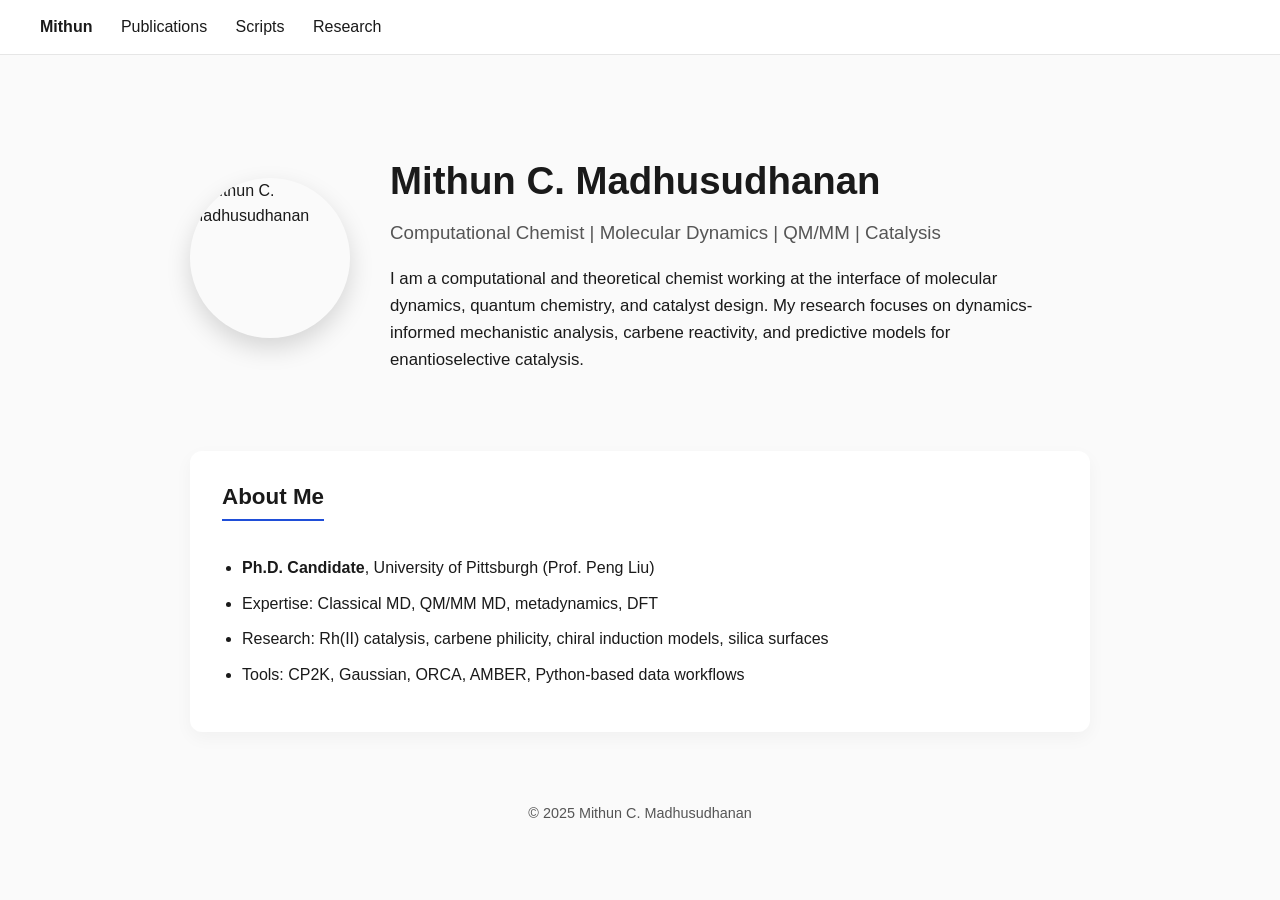
==== index.html @ 410fc74f "Update index.html" ====
<!DOCTYPE html>
<html lang="en">
<head>
  <title>Mithun C. Madhusudhanan | Computational Chemistry</title>
  <meta charset="UTF-8">
  <meta name="viewport" content="width=device-width, initial-scale=1">

  <style>
    :root {
      --accent: #1f4ed8;
      --text: #1a1a1a;
      --muted: #555;
      --bg: #fafafa;
      --card: #ffffff;
    }

    body {
      margin: 0;
      font-family: -apple-system, BlinkMacSystemFont, "Segoe UI",
                   Roboto, Helvetica, Arial, sans-serif;
      background: var(--bg);
      color: var(--text);
      line-height: 1.6;
      overflow-x: hidden;
    }

    /* NAV BAR */
    .navbar {
      position: sticky;
      top: 0;
      background: white;
      padding: 14px 40px;
      border-bottom: 1px solid #e6e6e6;
      z-index: 100;
    }

    .navbar a {
      margin-right: 24px;
      text-decoration: none;
      font-weight: 500;
      color: var(--text);
    }

    .navbar a:hover {
      color: var(--accent);
    }

    /* MAIN CONTAINER */
    .container {
      max-width: 900px;
      margin: 70px auto;
      padding: 0 24px;
      position: relative;
    }

    /* HERO */
    .hero {
      display: flex;
      align-items: center;
      gap: 40px;
      margin-bottom: 60px;
      flex-wrap: wrap;
      position: relative;
    }

    /* LIGHT MOLECULE BACKGROUND */
    .hero::after {
      content: "";
      position: absolute;
      top: -100px;
      right: -160px;
      width: 520px;
      height: 520px;
      background: url("assets/rh2_molecule.svg") no-repeat center;
      background-size: contain;
      opacity: 0.045;
      z-index: -1;
      transform: rotate(-15deg);
      pointer-events: none;
    }

    /* PROFILE PHOTO */
    .profile-pic {
      width: 160px;
      height: 160px;
      border-radius: 50%;
      object-fit: cover;
      box-shadow: 0 10px 25px rgba(0,0,0,0.15);
      flex-shrink: 0;
    }

    .hero-text {
      max-width: 650px;
    }

    .hero h1 {
      font-size: 2.4rem;
      margin-bottom: 6px;
    }

    .hero h3 {
      font-weight: 400;
      color: var(--muted);
      margin-top: 0;
    }

    .hero p {
      font-size: 1.05rem;
      margin-top: 18px;
    }

    /* SECTIONS */
    section {
      background: var(--card);
      padding: 28px 32px;
      border-radius: 12px;
      margin-bottom: 34px;
      box-shadow: 0 6px 18px rgba(0,0,0,0.04);
    }

    section h2 {
      margin-top: 0;
      font-size: 1.4rem;
      border-bottom: 2px solid var(--accent);
      display: inline-block;
      padding-bottom: 4px;
    }

    ul {
      padding-left: 20px;
    }

    li {
      margin-bottom: 10px;
    }

    /* FOOTER */
    footer {
      text-align: center;
      font-size: 0.9rem;
      color: var(--muted);
      margin: 60px 0 30px;
    }

    /* MOBILE */
    @media (max-width: 640px) {
      .hero {
        justify-content: center;
        text-align: center;
      }

      .hero::after {
        display: none;
      }
    }
  </style>
</head>

<body>

  <!-- NAV BAR -->
  <div class="navbar">
    <a href="index.html"><strong>Mithun</strong></a>
    <a href="publications.html">Publications</a>
    <a href="scripts.html">Scripts</a>
    <a href="research.html">Research</a>
  </div>

  <div class="container">

    <!-- HERO -->
    <div class="hero">

      <!-- PROFILE PHOTO -->
      <img src="assets/mithun.jpg" alt="Mithun C. Madhusudhanan" class="profile-pic">

      <div class="hero-text">
        <h1>Mithun C. Madhusudhanan</h1>
        <h3>Computational Chemist | Molecular Dynamics | QM/MM | Catalysis</h3>

        <p>
          I am a computational and theoretical chemist working at the interface of
          molecular dynamics, quantum chemistry, and catalyst design. My research
          focuses on dynamics-informed mechanistic analysis, carbene reactivity,
          and predictive models for enantioselective catalysis.
        </p>
      </div>

    </div>

    <!-- ABOUT -->
    <section>
      <h2>About Me</h2>
      <ul>
        <li><strong>Ph.D. Candidate</strong>, University of Pittsburgh (Prof. Peng Liu)</li>
        <li>Expertise: Classical MD, QM/MM MD, metadynamics, DFT</li>
        <li>Research: Rh(II) catalysis, carbene philicity, chiral induction models, silica surfaces</li>
        <li>Tools: CP2K, Gaussian, ORCA, AMBER, Python-based data workflows</li>
      </ul>
    </section>

  </div>

  <footer>
    © 2025 Mithun C. Madhusudhanan
  </footer>

</body>
</html>
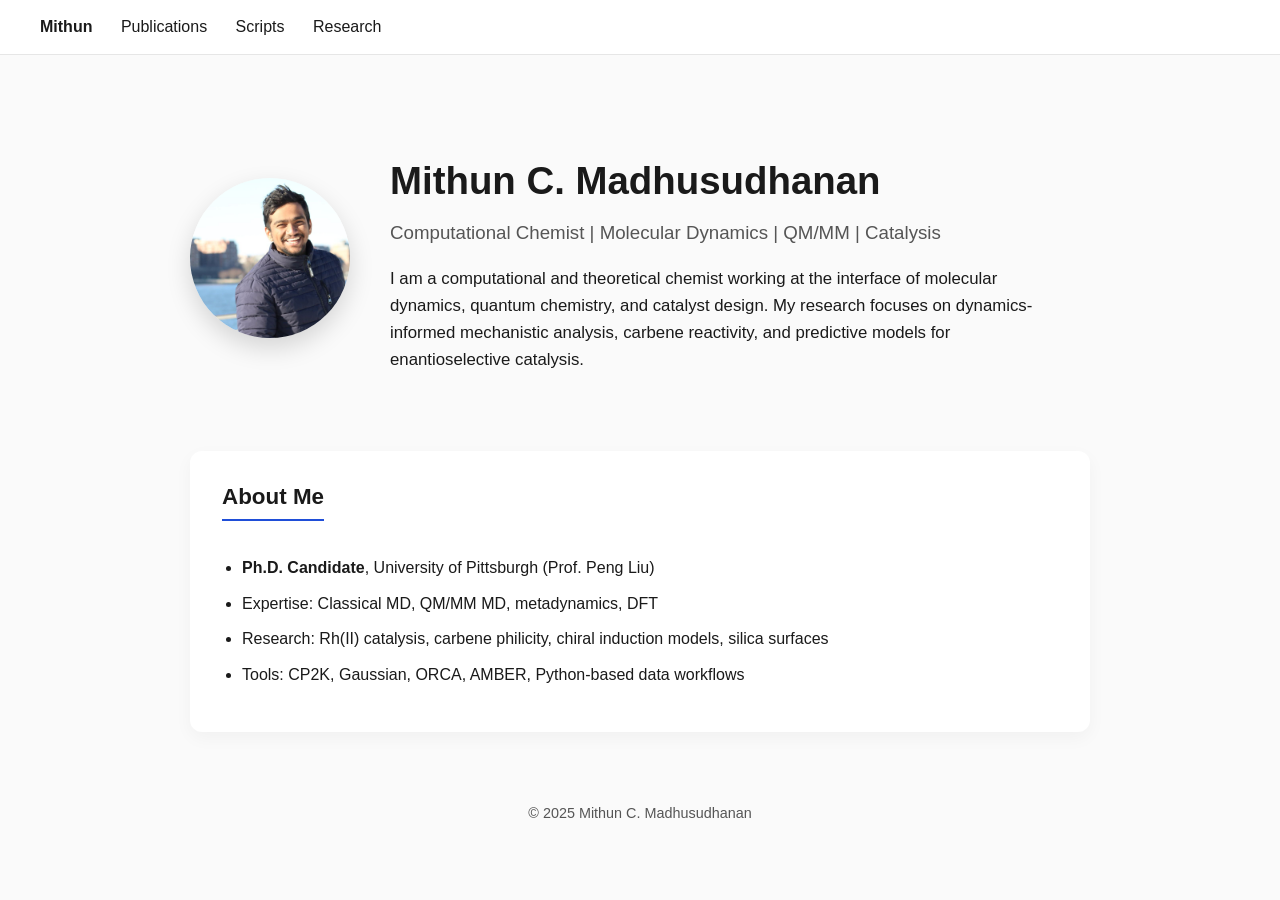
==== commit dd5524c5: "Update index.html" ====
--- a/index.html
+++ b/index.html
@@ -172,7 +172,7 @@
     <div class="hero">
 
       <!-- PROFILE PHOTO -->
-      <img src="assets/mithun.jpg" alt="Mithun C. Madhusudhanan" class="profile-pic">
+      <img src="assets/Profile_pic.jpg" alt="Mithun C. Madhusudhanan" class="profile-pic">
 
       <div class="hero-text">
         <h1>Mithun C. Madhusudhanan</h1>
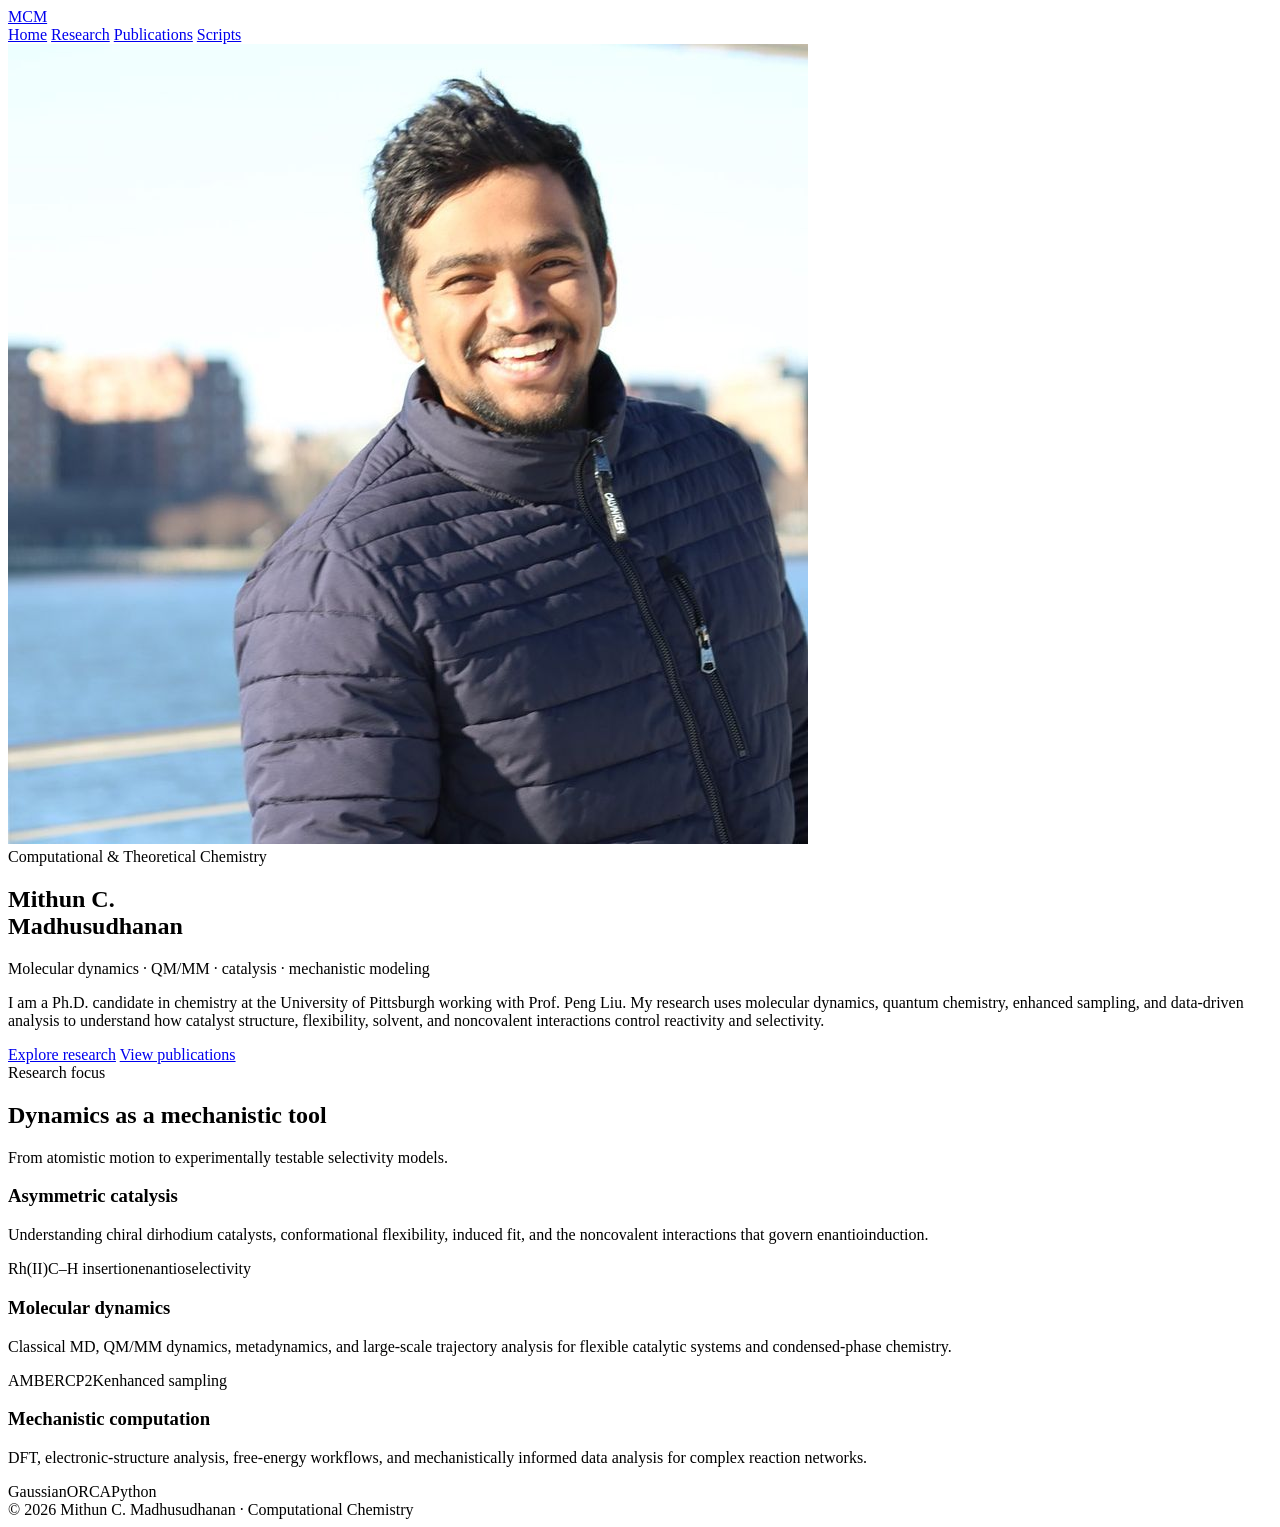
==== commit fd745419: "Update index.html" ====
--- a/index.html
+++ b/index.html
@@ -1,209 +1,76 @@
-<!DOCTYPE html>
+<!doctype html>
 <html lang="en">
 <head>
+  <meta charset="utf-8">
+  <meta name="viewport" content="width=device-width, initial-scale=1">
+  <meta name="description" content="Mithun C. Madhusudhanan — computational chemist working on molecular dynamics, QM/MM, catalysis, and mechanistic modeling.">
   <title>Mithun C. Madhusudhanan | Computational Chemistry</title>
-  <meta charset="UTF-8">
-  <meta name="viewport" content="width=device-width, initial-scale=1">
-
-  <style>
-    :root {
-      --accent: #1f4ed8;
-      --text: #1a1a1a;
-      --muted: #555;
-      --bg: #fafafa;
-      --card: #ffffff;
-    }
-
-    body {
-      margin: 0;
-      font-family: -apple-system, BlinkMacSystemFont, "Segoe UI",
-                   Roboto, Helvetica, Arial, sans-serif;
-      background: var(--bg);
-      color: var(--text);
-      line-height: 1.6;
-      overflow-x: hidden;
-    }
-
-    /* NAV BAR */
-    .navbar {
-      position: sticky;
-      top: 0;
-      background: white;
-      padding: 14px 40px;
-      border-bottom: 1px solid #e6e6e6;
-      z-index: 100;
-    }
-
-    .navbar a {
-      margin-right: 24px;
-      text-decoration: none;
-      font-weight: 500;
-      color: var(--text);
-    }
-
-    .navbar a:hover {
-      color: var(--accent);
-    }
-
-    /* MAIN CONTAINER */
-    .container {
-      max-width: 900px;
-      margin: 70px auto;
-      padding: 0 24px;
-      position: relative;
-    }
-
-    /* HERO */
-    .hero {
-      display: flex;
-      align-items: center;
-      gap: 40px;
-      margin-bottom: 60px;
-      flex-wrap: wrap;
-      position: relative;
-    }
-
-    /* LIGHT MOLECULE BACKGROUND */
-    .hero::after {
-      content: "";
-      position: absolute;
-      top: -100px;
-      right: -160px;
-      width: 520px;
-      height: 520px;
-      background: url("assets/rh2_molecule.svg") no-repeat center;
-      background-size: contain;
-      opacity: 0.045;
-      z-index: -1;
-      transform: rotate(-15deg);
-      pointer-events: none;
-    }
-
-    /* PROFILE PHOTO */
-    .profile-pic {
-      width: 160px;
-      height: 160px;
-      border-radius: 50%;
-      object-fit: cover;
-      box-shadow: 0 10px 25px rgba(0,0,0,0.15);
-      flex-shrink: 0;
-    }
-
-    .hero-text {
-      max-width: 650px;
-    }
-
-    .hero h1 {
-      font-size: 2.4rem;
-      margin-bottom: 6px;
-    }
-
-    .hero h3 {
-      font-weight: 400;
-      color: var(--muted);
-      margin-top: 0;
-    }
-
-    .hero p {
-      font-size: 1.05rem;
-      margin-top: 18px;
-    }
-
-    /* SECTIONS */
-    section {
-      background: var(--card);
-      padding: 28px 32px;
-      border-radius: 12px;
-      margin-bottom: 34px;
-      box-shadow: 0 6px 18px rgba(0,0,0,0.04);
-    }
-
-    section h2 {
-      margin-top: 0;
-      font-size: 1.4rem;
-      border-bottom: 2px solid var(--accent);
-      display: inline-block;
-      padding-bottom: 4px;
-    }
-
-    ul {
-      padding-left: 20px;
-    }
-
-    li {
-      margin-bottom: 10px;
-    }
-
-    /* FOOTER */
-    footer {
-      text-align: center;
-      font-size: 0.9rem;
-      color: var(--muted);
-      margin: 60px 0 30px;
-    }
-
-    /* MOBILE */
-    @media (max-width: 640px) {
-      .hero {
-        justify-content: center;
-        text-align: center;
-      }
-
-      .hero::after {
-        display: none;
-      }
-    }
-  </style>
+  <link rel="stylesheet" href="styles.css">
 </head>
-
 <body>
 
-  <!-- NAV BAR -->
-  <div class="navbar">
-    <a href="index.html"><strong>Mithun</strong></a>
-    <a href="publications.html">Publications</a>
-    <a href="scripts.html">Scripts</a>
-    <a href="research.html">Research</a>
+<div class="navbar">
+  <div class="nav-inner">
+    <a class="brand" href="index.html">MCM</a>
+    <nav class="nav-links">
+      <a href="index.html">Home</a>
+      <a href="research.html">Research</a>
+      <a href="publications.html">Publications</a>
+      <a href="scripts.html">Scripts</a>
+    </nav>
   </div>
+</div>
 
-  <div class="container">
+<main class="container">
+  <section class="hero">
+    <div class="profile-wrap">
+      <img class="profile-pic" src="assets/Profile_pic.jpg" alt="Mithun C. Madhusudhanan">
+    </div>
+    <div>
+      <div class="eyebrow">Computational & Theoretical Chemistry</div>
+      <h1>Mithun C.<br>Madhusudhanan</h1>
+      <p class="tagline">Molecular dynamics · QM/MM · catalysis · mechanistic modeling</p>
+      <p class="summary">
+        I am a Ph.D. candidate in chemistry at the University of Pittsburgh working with Prof. Peng Liu.
+        My research uses molecular dynamics, quantum chemistry, enhanced sampling, and data-driven analysis
+        to understand how catalyst structure, flexibility, solvent, and noncovalent interactions control reactivity and selectivity.
+      </p>
+      <div class="actions">
+        <a class="button primary" href="research.html">Explore research</a>
+        <a class="button" href="publications.html">View publications</a>
+      </div>
+    </div>
+  </section>
 
-    <!-- HERO -->
-    <div class="hero">
-
-      <!-- PROFILE PHOTO -->
-      <img src="assets/Profile_pic.jpg" alt="Mithun C. Madhusudhanan" class="profile-pic">
-
-      <div class="hero-text">
-        <h1>Mithun C. Madhusudhanan</h1>
-        <h3>Computational Chemist | Molecular Dynamics | QM/MM | Catalysis</h3>
-
-        <p>
-          I am a computational and theoretical chemist working at the interface of
-          molecular dynamics, quantum chemistry, and catalyst design. My research
-          focuses on dynamics-informed mechanistic analysis, carbene reactivity,
-          and predictive models for enantioselective catalysis.
-        </p>
+  <section class="section">
+    <div class="section-head">
+      <div>
+        <div class="eyebrow">Research focus</div>
+        <h2>Dynamics as a mechanistic tool</h2>
       </div>
-
+      <p class="section-note">From atomistic motion to experimentally testable selectivity models.</p>
     </div>
 
-    <!-- ABOUT -->
-    <section>
-      <h2>About Me</h2>
-      <ul>
-        <li><strong>Ph.D. Candidate</strong>, University of Pittsburgh (Prof. Peng Liu)</li>
-        <li>Expertise: Classical MD, QM/MM MD, metadynamics, DFT</li>
-        <li>Research: Rh(II) catalysis, carbene philicity, chiral induction models, silica surfaces</li>
-        <li>Tools: CP2K, Gaussian, ORCA, AMBER, Python-based data workflows</li>
-      </ul>
-    </section>
+    <div class="grid">
+      <article class="card">
+        <h3>Asymmetric catalysis</h3>
+        <p>Understanding chiral dirhodium catalysts, conformational flexibility, induced fit, and the noncovalent interactions that govern enantioinduction.</p>
+        <div class="pill-row"><span class="pill">Rh(II)</span><span class="pill">C–H insertion</span><span class="pill">enantioselectivity</span></div>
+      </article>
+      <article class="card">
+        <h3>Molecular dynamics</h3>
+        <p>Classical MD, QM/MM dynamics, metadynamics, and large-scale trajectory analysis for flexible catalytic systems and condensed-phase chemistry.</p>
+        <div class="pill-row"><span class="pill">AMBER</span><span class="pill">CP2K</span><span class="pill">enhanced sampling</span></div>
+      </article>
+      <article class="card">
+        <h3>Mechanistic computation</h3>
+        <p>DFT, electronic-structure analysis, free-energy workflows, and mechanistically informed data analysis for complex reaction networks.</p>
+        <div class="pill-row"><span class="pill">Gaussian</span><span class="pill">ORCA</span><span class="pill">Python</span></div>
+      </article>
+    </div>
+  </section>
+</main>
 
-  </div>
-
-  <footer>
-    © 2025 Mithun C. Madhusudhanan
-  </footer>
-
+<footer>© 2026 Mithun C. Madhusudhanan · Computational Chemistry</footer>
 </body>
 </html>
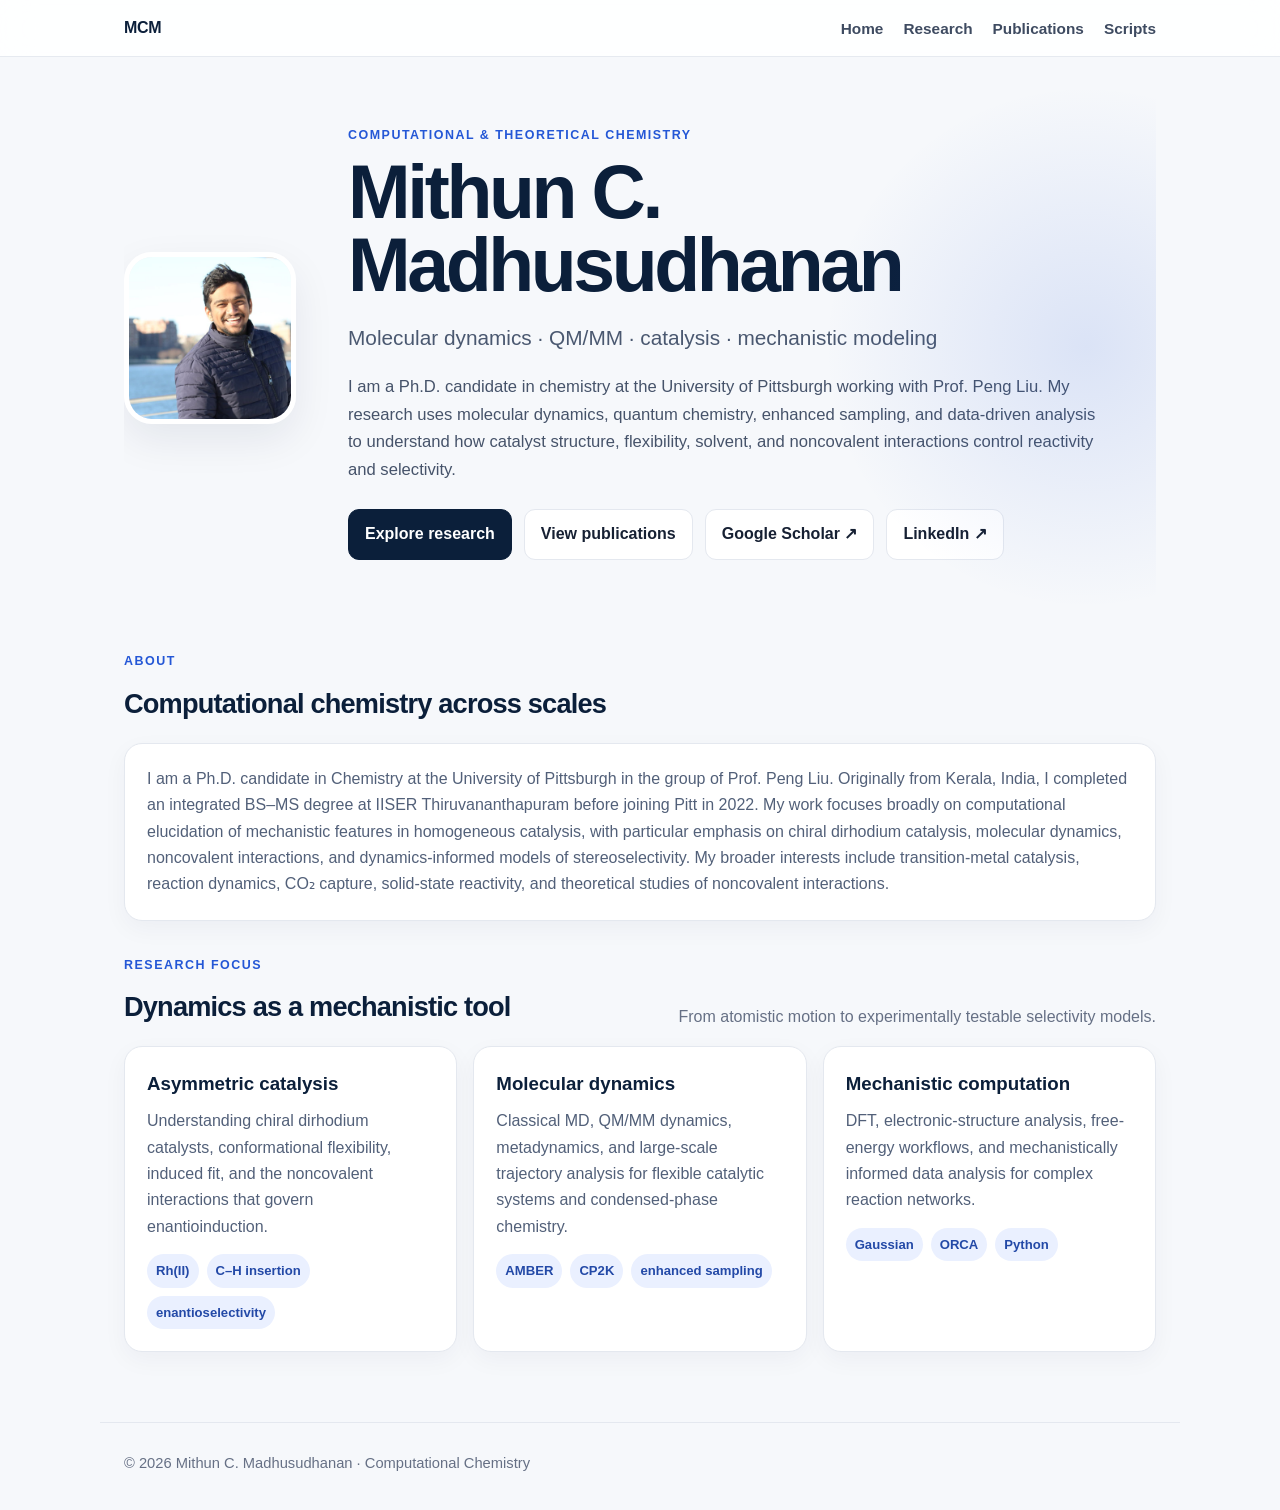
==== commit affc2fad: "Update index.html" ====
--- a/index.html
+++ b/index.html
@@ -38,7 +38,30 @@
       <div class="actions">
         <a class="button primary" href="research.html">Explore research</a>
         <a class="button" href="publications.html">View publications</a>
+        <a class="button" href="https://scholar.google.com/citations?user=Y6YVZqoAAAAJ&hl=en" target="_blank" rel="noopener">Google Scholar ↗</a>
+        <a class="button" href="https://www.linkedin.com/in/mithun-madhusudhanan-b98944132/" target="_blank" rel="noopener">LinkedIn ↗</a>
       </div>
+    </div>
+  </section>
+
+
+  <section class="section">
+    <div class="section-head">
+      <div>
+        <div class="eyebrow">About</div>
+        <h2>Computational chemistry across scales</h2>
+      </div>
+    </div>
+    <div class="card">
+      <p>
+        I am a Ph.D. candidate in Chemistry at the University of Pittsburgh in the group of Prof. Peng Liu.
+        Originally from Kerala, India, I completed an integrated BS–MS degree at IISER Thiruvananthapuram
+        before joining Pitt in 2022. My work focuses broadly on computational elucidation of mechanistic
+        features in homogeneous catalysis, with particular emphasis on chiral dirhodium catalysis,
+        molecular dynamics, noncovalent interactions, and dynamics-informed models of stereoselectivity.
+        My broader interests include transition-metal catalysis, reaction dynamics, CO₂ capture,
+        solid-state reactivity, and theoretical studies of noncovalent interactions.
+      </p>
     </div>
   </section>
 
--- a/styles.css
+++ b/styles.css
@@ -0,0 +1,382 @@
+
+:root {
+  --navy: #0b1f3a;
+  --blue: #2457d6;
+  --blue-soft: #eaf0ff;
+  --ink: #162033;
+  --muted: #667085;
+  --bg: #f6f8fb;
+  --card: #ffffff;
+  --border: #e4e8ef;
+  --shadow: 0 16px 40px rgba(11,31,58,.08);
+  --radius: 18px;
+  --max: 1080px;
+}
+
+* { box-sizing: border-box; }
+
+html { scroll-behavior: smooth; }
+
+body {
+  margin: 0;
+  font-family: Inter, ui-sans-serif, -apple-system, BlinkMacSystemFont, "Segoe UI",
+               Roboto, Helvetica, Arial, sans-serif;
+  background: var(--bg);
+  color: var(--ink);
+  line-height: 1.65;
+}
+
+a { color: inherit; }
+
+.navbar {
+  position: sticky;
+  top: 0;
+  z-index: 1000;
+  backdrop-filter: blur(16px);
+  background: rgba(255,255,255,.88);
+  border-bottom: 1px solid rgba(228,232,239,.9);
+}
+
+.nav-inner {
+  max-width: var(--max);
+  margin: 0 auto;
+  padding: 15px 24px;
+  display: flex;
+  align-items: center;
+  justify-content: space-between;
+  gap: 24px;
+}
+
+.brand {
+  text-decoration: none;
+  font-weight: 800;
+  letter-spacing: -.02em;
+  color: var(--navy);
+}
+
+.nav-links {
+  display: flex;
+  flex-wrap: wrap;
+  gap: 20px;
+}
+
+.nav-links a {
+  text-decoration: none;
+  color: #3e4b61;
+  font-weight: 600;
+  font-size: .96rem;
+}
+
+.nav-links a:hover,
+.nav-links a.active { color: var(--blue); }
+
+.container {
+  max-width: var(--max);
+  margin: 0 auto;
+  padding: 0 24px;
+}
+
+.hero {
+  min-height: 570px;
+  display: grid;
+  grid-template-columns: 180px 1fr;
+  gap: 44px;
+  align-items: center;
+  position: relative;
+  overflow: hidden;
+}
+
+.hero::after {
+  content: "";
+  position: absolute;
+  width: 560px;
+  height: 560px;
+  right: -210px;
+  top: 10px;
+  background: radial-gradient(circle, rgba(36,87,214,.13) 0, rgba(36,87,214,0) 66%);
+  pointer-events: none;
+}
+
+.profile-wrap {
+  position: relative;
+  z-index: 1;
+}
+
+.profile-pic {
+  width: 172px;
+  height: 172px;
+  border-radius: 28px;
+  object-fit: cover;
+  box-shadow: var(--shadow);
+  border: 5px solid #fff;
+}
+
+.eyebrow {
+  color: var(--blue);
+  font-weight: 800;
+  text-transform: uppercase;
+  letter-spacing: .12em;
+  font-size: .78rem;
+  margin-bottom: 10px;
+}
+
+.hero h1 {
+  margin: 0;
+  color: var(--navy);
+  letter-spacing: -.045em;
+  font-size: clamp(2.7rem, 6vw, 4.7rem);
+  line-height: .98;
+}
+
+.hero .tagline {
+  margin: 18px 0 0;
+  font-size: clamp(1.08rem, 2vw, 1.3rem);
+  color: #4a5870;
+  max-width: 760px;
+}
+
+.hero .summary {
+  max-width: 760px;
+  font-size: 1.04rem;
+  color: #46536a;
+  margin-top: 18px;
+}
+
+.actions {
+  display: flex;
+  gap: 12px;
+  flex-wrap: wrap;
+  margin-top: 26px;
+}
+
+.button {
+  display: inline-flex;
+  align-items: center;
+  justify-content: center;
+  text-decoration: none;
+  border-radius: 11px;
+  padding: 11px 16px;
+  font-weight: 750;
+  border: 1px solid var(--border);
+  background: white;
+}
+
+.button.primary {
+  background: var(--navy);
+  color: white;
+  border-color: var(--navy);
+}
+
+.button:hover { transform: translateY(-1px); }
+
+.section {
+  margin: 24px 0 34px;
+}
+
+.section-head {
+  display: flex;
+  justify-content: space-between;
+  align-items: end;
+  gap: 20px;
+  margin-bottom: 16px;
+}
+
+.section h2,
+.page-header h1 {
+  color: var(--navy);
+  letter-spacing: -.03em;
+}
+
+.section h2 { margin: 0; font-size: 1.7rem; }
+
+.section-note {
+  color: var(--muted);
+  margin: 0;
+}
+
+.grid {
+  display: grid;
+  grid-template-columns: repeat(3, minmax(0,1fr));
+  gap: 16px;
+}
+
+.card {
+  background: var(--card);
+  border: 1px solid var(--border);
+  border-radius: var(--radius);
+  padding: 22px;
+  box-shadow: 0 8px 24px rgba(11,31,58,.045);
+}
+
+.card h3 {
+  margin: 0 0 8px;
+  color: var(--navy);
+}
+
+.card p { margin: 0; color: #526079; }
+
+.pill-row {
+  display: flex;
+  flex-wrap: wrap;
+  gap: 8px;
+  margin-top: 14px;
+}
+
+.pill {
+  display: inline-block;
+  padding: 6px 9px;
+  border-radius: 999px;
+  background: var(--blue-soft);
+  color: #2349a7;
+  font-size: .82rem;
+  font-weight: 700;
+}
+
+.page-header {
+  padding: 74px 0 26px;
+}
+
+.page-header h1 {
+  margin: 0 0 8px;
+  font-size: clamp(2.4rem, 5vw, 4rem);
+}
+
+.page-header p {
+  max-width: 760px;
+  color: var(--muted);
+  margin: 0;
+  font-size: 1.06rem;
+}
+
+.year-block { margin: 30px 0; }
+
+.year-label {
+  font-size: 1.1rem;
+  font-weight: 850;
+  color: var(--blue);
+  margin-bottom: 10px;
+}
+
+.pub-list {
+  display: grid;
+  gap: 12px;
+}
+
+.pub {
+  background: white;
+  border: 1px solid var(--border);
+  border-radius: 16px;
+  padding: 18px 20px;
+}
+
+.pub-title {
+  font-weight: 760;
+  color: var(--navy);
+  margin-bottom: 4px;
+}
+
+.pub-meta { color: #4f5c71; }
+
+.pub-links {
+  margin-top: 8px;
+  display: flex;
+  gap: 8px;
+  flex-wrap: wrap;
+}
+
+.pub-links a {
+  text-decoration: none;
+  color: var(--blue);
+  font-size: .88rem;
+  font-weight: 750;
+}
+
+.me { font-weight: 850; color: var(--navy); }
+
+.research-grid {
+  display: grid;
+  grid-template-columns: repeat(2,minmax(0,1fr));
+  gap: 18px;
+  margin: 24px 0 50px;
+}
+
+.research-card {
+  background: white;
+  border: 1px solid var(--border);
+  border-radius: var(--radius);
+  padding: 24px;
+}
+
+.research-card h2 {
+  margin-top: 0;
+  color: var(--navy);
+  font-size: 1.3rem;
+}
+
+.research-card p,
+.research-card li { color: #526079; }
+
+.script-list {
+  display: grid;
+  gap: 14px;
+  margin: 24px 0 50px;
+}
+
+.script-item {
+  display: grid;
+  grid-template-columns: 1fr auto;
+  align-items: center;
+  gap: 18px;
+  background: white;
+  border: 1px solid var(--border);
+  border-radius: 16px;
+  padding: 20px;
+}
+
+.script-item h3 { margin: 0 0 4px; color: var(--navy); }
+.script-item p { margin: 0; color: var(--muted); }
+
+.status {
+  font-size: .82rem;
+  font-weight: 800;
+  color: #7a5d00;
+  background: #fff6cf;
+  padding: 6px 10px;
+  border-radius: 999px;
+  white-space: nowrap;
+}
+
+footer {
+  max-width: var(--max);
+  margin: 70px auto 0;
+  padding: 28px 24px 34px;
+  color: var(--muted);
+  border-top: 1px solid var(--border);
+  font-size: .92rem;
+}
+
+@media (max-width: 780px) {
+  .nav-inner { align-items: flex-start; }
+  .nav-links { gap: 12px; justify-content: flex-end; }
+  .hero {
+    grid-template-columns: 1fr;
+    gap: 24px;
+    padding: 70px 0;
+    min-height: auto;
+  }
+  .profile-pic {
+    width: 138px;
+    height: 138px;
+    border-radius: 24px;
+  }
+  .grid, .research-grid { grid-template-columns: 1fr; }
+}
+
+@media (max-width: 520px) {
+  .nav-inner { padding: 13px 18px; }
+  .brand { display: none; }
+  .nav-links { justify-content: center; width: 100%; }
+  .container { padding: 0 18px; }
+  .hero h1 { font-size: 2.8rem; }
+  .script-item { grid-template-columns: 1fr; }
+}
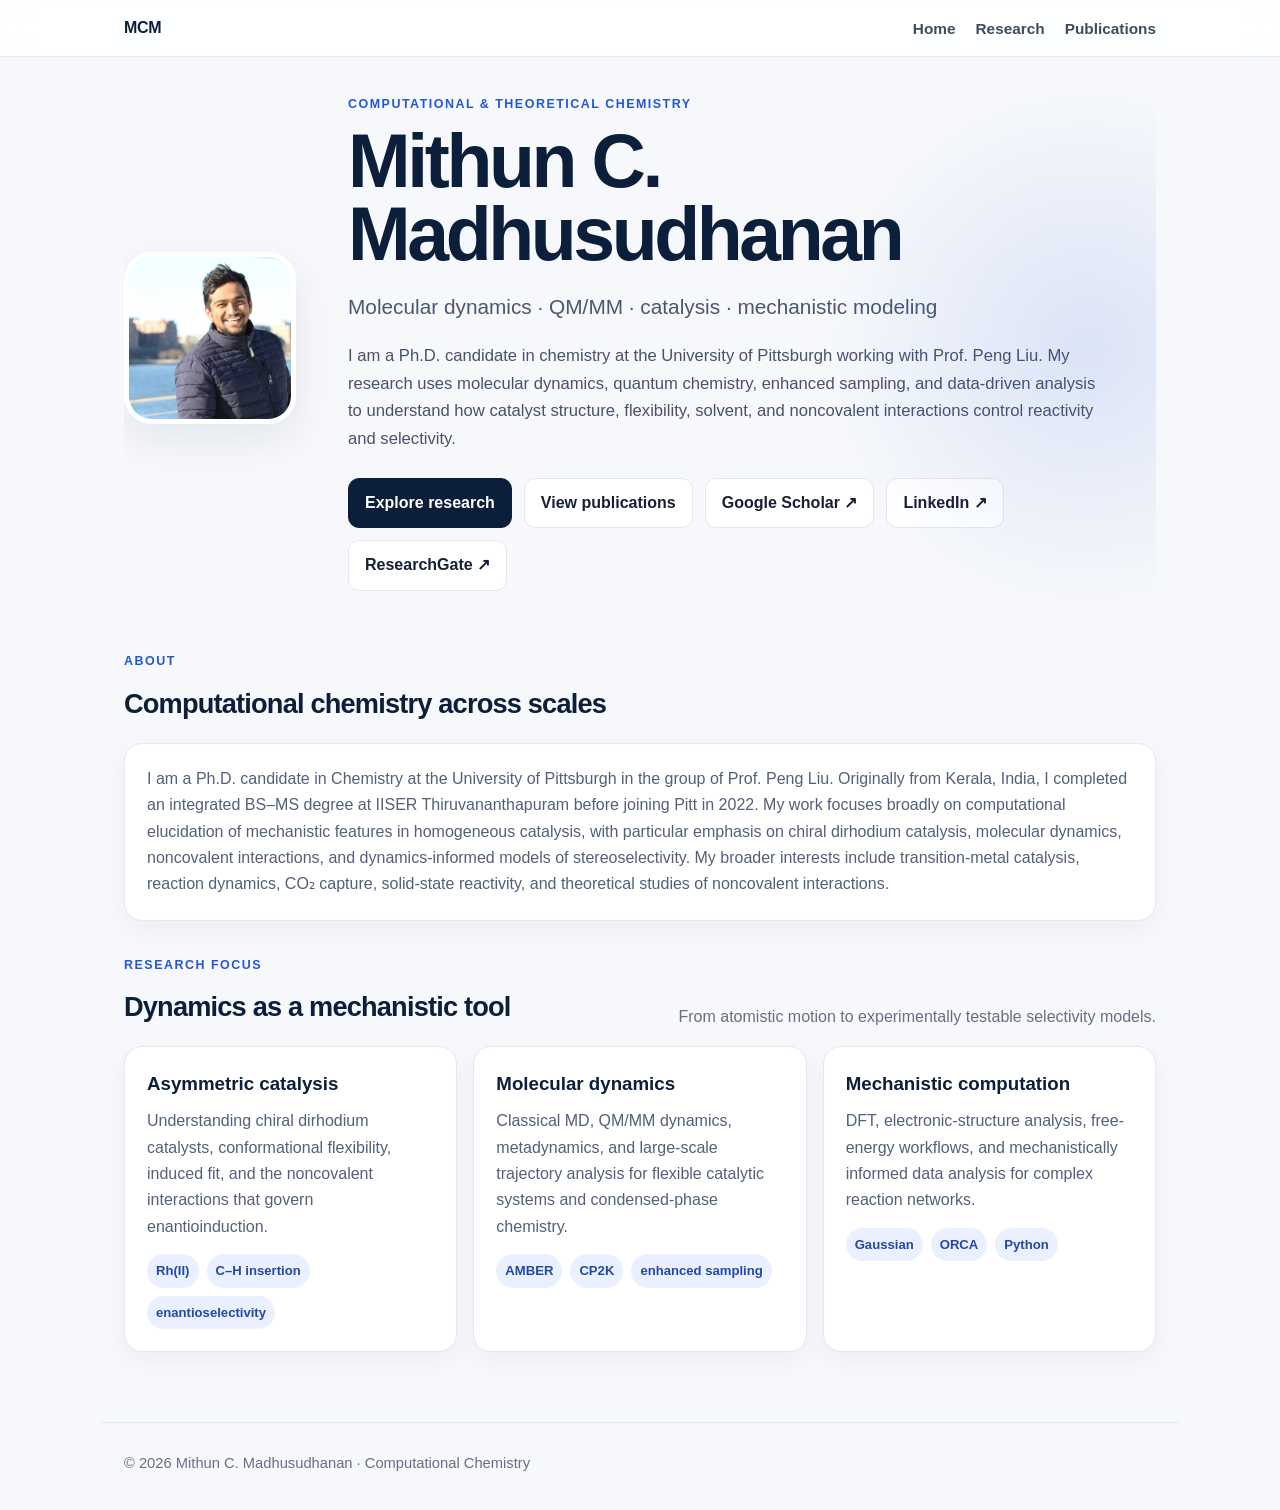
==== commit 68efb68d: "Update index.html" ====
--- a/index.html
+++ b/index.html
@@ -16,7 +16,6 @@
       <a href="index.html">Home</a>
       <a href="research.html">Research</a>
       <a href="publications.html">Publications</a>
-      <a href="scripts.html">Scripts</a>
     </nav>
   </div>
 </div>
@@ -40,6 +39,7 @@
         <a class="button" href="publications.html">View publications</a>
         <a class="button" href="https://scholar.google.com/citations?user=Y6YVZqoAAAAJ&hl=en" target="_blank" rel="noopener">Google Scholar ↗</a>
         <a class="button" href="https://www.linkedin.com/in/mithun-madhusudhanan-b98944132/" target="_blank" rel="noopener">LinkedIn ↗</a>
+        <a class="button" href="https://www.researchgate.net/profile/Mithun-Madhusudhanan" target="_blank" rel="noopener">ResearchGate ↗</a>
       </div>
     </div>
   </section>
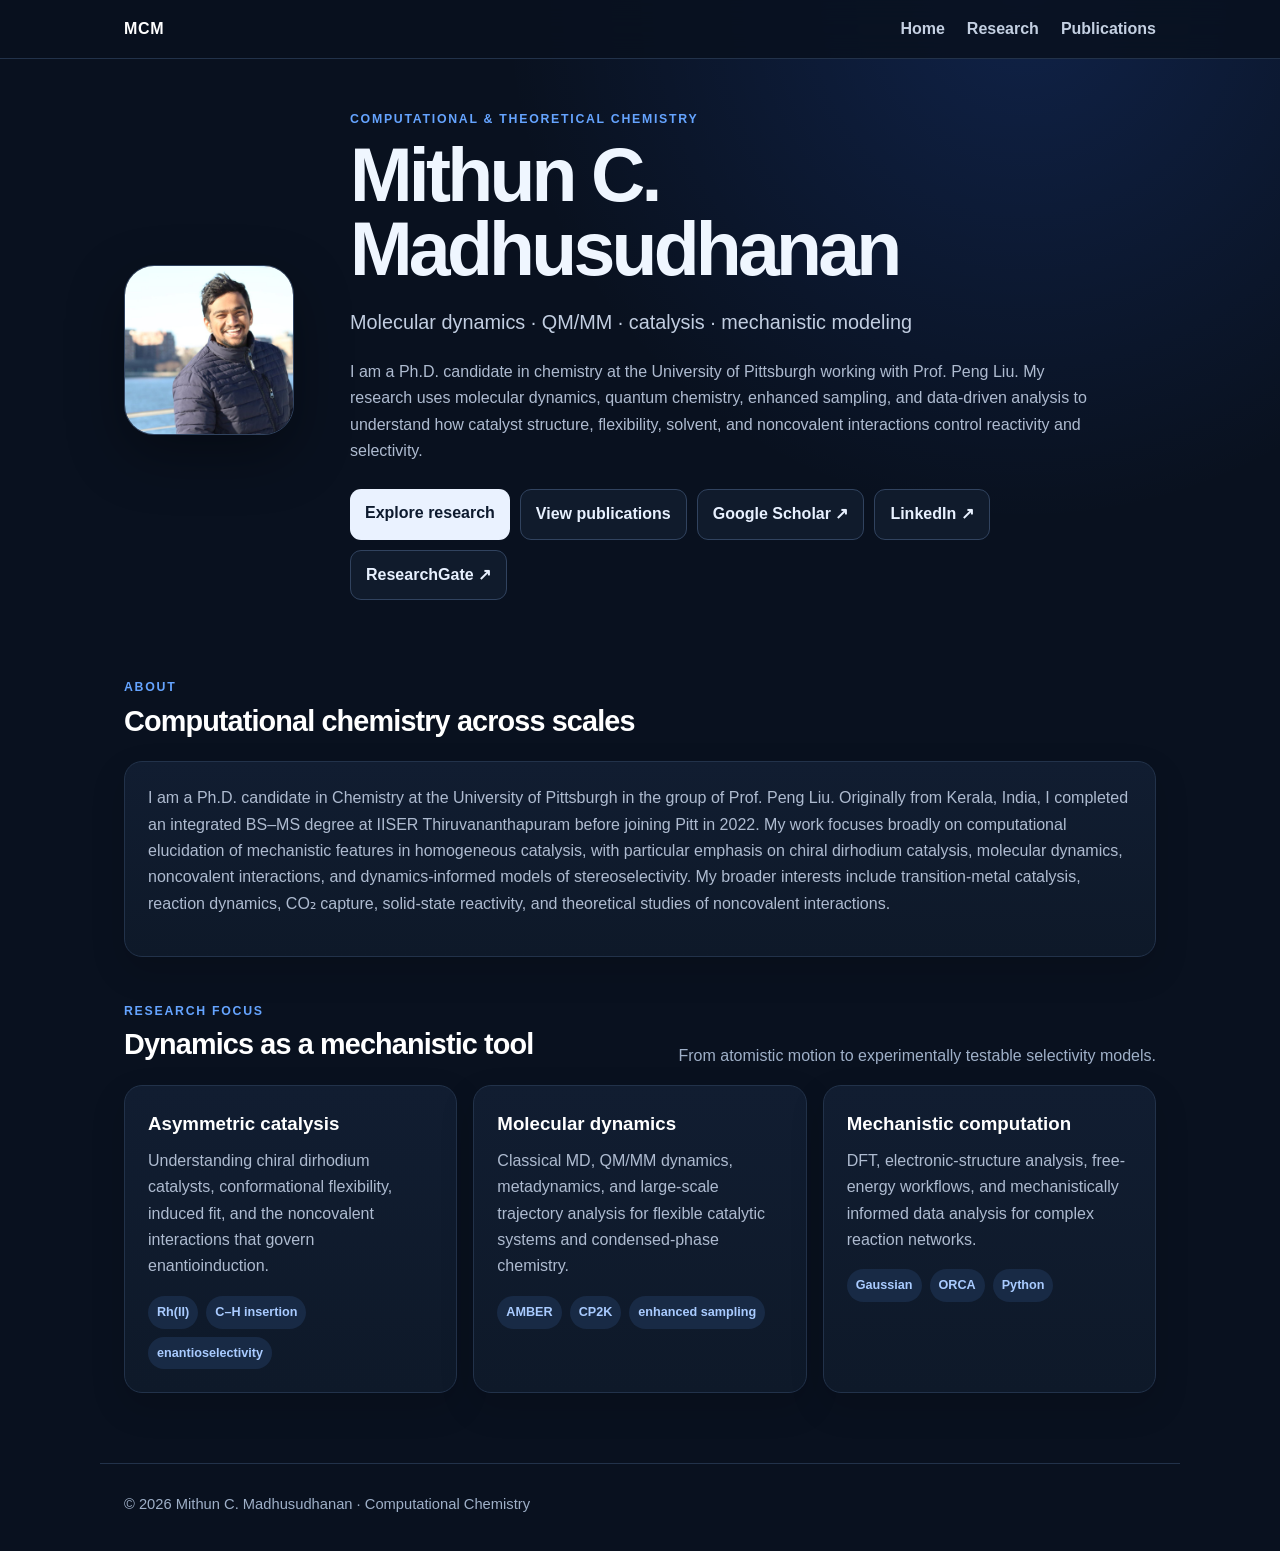
==== commit aa0a2bb5: "Update website to dark portfolio style" ====
--- a/index.html
+++ b/index.html
@@ -5,7 +5,7 @@
   <meta name="viewport" content="width=device-width, initial-scale=1">
   <meta name="description" content="Mithun C. Madhusudhanan — computational chemist working on molecular dynamics, QM/MM, catalysis, and mechanistic modeling.">
   <title>Mithun C. Madhusudhanan | Computational Chemistry</title>
-  <link rel="stylesheet" href="styles.css">
+  <link rel="stylesheet" href="style4_dark_portfolio.css">
 </head>
 <body>
 
@@ -44,7 +44,6 @@
     </div>
   </section>
 
-
   <section class="section">
     <div class="section-head">
       <div>
@@ -80,11 +79,13 @@
         <p>Understanding chiral dirhodium catalysts, conformational flexibility, induced fit, and the noncovalent interactions that govern enantioinduction.</p>
         <div class="pill-row"><span class="pill">Rh(II)</span><span class="pill">C–H insertion</span><span class="pill">enantioselectivity</span></div>
       </article>
+
       <article class="card">
         <h3>Molecular dynamics</h3>
         <p>Classical MD, QM/MM dynamics, metadynamics, and large-scale trajectory analysis for flexible catalytic systems and condensed-phase chemistry.</p>
         <div class="pill-row"><span class="pill">AMBER</span><span class="pill">CP2K</span><span class="pill">enhanced sampling</span></div>
       </article>
+
       <article class="card">
         <h3>Mechanistic computation</h3>
         <p>DFT, electronic-structure analysis, free-energy workflows, and mechanistically informed data analysis for complex reaction networks.</p>
--- a/style4_dark_portfolio.css
+++ b/style4_dark_portfolio.css
@@ -0,0 +1,368 @@
+
+:root{
+  --bg:#09111f;
+  --card:#111c2e;
+  --ink:#eff6ff;
+  --muted:#9fb0c8;
+  --accent:#65a4ff;
+  --border:#22324a;
+}
+
+*{box-sizing:border-box}
+
+html{scroll-behavior:smooth}
+
+body{
+  margin:0;
+  font-family:Inter,-apple-system,BlinkMacSystemFont,"Segoe UI",Roboto,Helvetica,Arial,sans-serif;
+  background:
+    radial-gradient(circle at 80% 0,rgba(46,111,255,.18),transparent 28%),
+    #09111f;
+  color:var(--ink);
+  line-height:1.65;
+  overflow-x:hidden;
+}
+
+a{color:inherit}
+
+.navbar{
+  position:sticky;
+  top:0;
+  z-index:1000;
+  background:rgba(9,17,31,.86);
+  backdrop-filter:blur(14px);
+  border-bottom:1px solid var(--border);
+}
+
+.nav-inner{
+  max-width:1080px;
+  margin:auto;
+  padding:16px 24px;
+  display:flex;
+  justify-content:space-between;
+  align-items:center;
+  gap:24px;
+}
+
+.brand,
+.nav-links a{text-decoration:none}
+
+.brand{
+  font-weight:900;
+  color:white;
+  letter-spacing:.04em;
+}
+
+.nav-links{
+  display:flex;
+  gap:22px;
+  flex-wrap:wrap;
+}
+
+.nav-links a{
+  color:#c4d0e2;
+  font-weight:650;
+}
+
+.nav-links a:hover,
+.nav-links a.active{
+  color:var(--accent);
+}
+
+.container{
+  max-width:1080px;
+  margin:auto;
+  padding:0 24px;
+}
+
+.hero{
+  min-height:590px;
+  display:grid;
+  grid-template-columns:180px 1fr;
+  gap:46px;
+  align-items:center;
+}
+
+.profile-wrap{
+  position:relative;
+}
+
+.profile-pic{
+  width:170px;
+  height:170px;
+  border-radius:30px;
+  object-fit:cover;
+  border:1px solid #31435f;
+  box-shadow:0 20px 55px rgba(0,0,0,.35);
+}
+
+.eyebrow{
+  font-size:.77rem;
+  font-weight:850;
+  letter-spacing:.14em;
+  text-transform:uppercase;
+  color:var(--accent);
+}
+
+.hero h1{
+  font-size:clamp(3rem,6vw,4.7rem);
+  line-height:.98;
+  letter-spacing:-.05em;
+  margin:10px 0 0;
+}
+
+.tagline{
+  font-size:1.24rem;
+  color:#c2cee1;
+}
+
+.summary{
+  max-width:760px;
+  color:#aebbd0;
+}
+
+.actions{
+  display:flex;
+  gap:10px;
+  flex-wrap:wrap;
+  margin-top:25px;
+}
+
+.button{
+  text-decoration:none;
+  padding:11px 15px;
+  border-radius:11px;
+  border:1px solid #31435f;
+  background:#101b2c;
+  color:#e8f1ff;
+  font-weight:750;
+  transition:.18s ease;
+}
+
+.button:hover{
+  transform:translateY(-1px);
+  border-color:#44658f;
+}
+
+.button.primary{
+  background:#eaf2ff;
+  color:#0d1a2e;
+  border:none;
+}
+
+.section{
+  margin:28px 0 44px;
+}
+
+.section-head{
+  display:flex;
+  justify-content:space-between;
+  align-items:end;
+  gap:24px;
+  margin-bottom:16px;
+}
+
+.section h2,
+.page-header h1{
+  color:#fff;
+  letter-spacing:-.03em;
+}
+
+.section h2{
+  font-size:1.8rem;
+  margin:0;
+}
+
+.section-note{
+  color:var(--muted);
+  margin:0;
+}
+
+.grid{
+  display:grid;
+  grid-template-columns:repeat(3,1fr);
+  gap:16px;
+}
+
+.card{
+  background:linear-gradient(180deg,#111d31,#0e1929);
+  border:1px solid var(--border);
+  border-radius:18px;
+  padding:23px;
+  box-shadow:0 14px 34px rgba(0,0,0,.15);
+}
+
+.card h3{
+  margin:0 0 8px;
+  color:#fff;
+}
+
+.card p{
+  color:#aebbd0;
+  margin-top:0;
+}
+
+.pill-row{
+  display:flex;
+  gap:8px;
+  flex-wrap:wrap;
+  margin-top:14px;
+}
+
+.pill{
+  font-size:.79rem;
+  font-weight:800;
+  color:#a9cbff;
+  background:#182a45;
+  padding:6px 9px;
+  border-radius:999px;
+}
+
+.page-header{
+  padding:72px 0 26px;
+}
+
+.page-header h1{
+  margin:8px 0 10px;
+  font-size:clamp(2.5rem,5vw,4rem);
+  line-height:1.02;
+}
+
+.page-header p{
+  max-width:760px;
+  color:var(--muted);
+  margin:0;
+  font-size:1.06rem;
+}
+
+.research-grid{
+  display:grid;
+  grid-template-columns:repeat(2,minmax(0,1fr));
+  gap:18px;
+  margin:24px 0 50px;
+}
+
+.research-card{
+  background:linear-gradient(180deg,#111d31,#0e1929);
+  border:1px solid var(--border);
+  border-radius:18px;
+  padding:24px;
+}
+
+.research-card h2{
+  margin-top:0;
+  color:#fff;
+  font-size:1.3rem;
+}
+
+.research-card p,
+.research-card li{
+  color:#aebbd0;
+}
+
+.year-block{
+  margin:30px 0;
+}
+
+.year-label{
+  font-size:1.1rem;
+  font-weight:850;
+  color:var(--accent);
+  margin-bottom:10px;
+}
+
+.pub-list{
+  display:grid;
+  gap:12px;
+}
+
+.pub{
+  background:linear-gradient(180deg,#111d31,#0e1929);
+  border:1px solid var(--border);
+  border-radius:16px;
+  padding:18px 20px;
+}
+
+.pub-title{
+  font-weight:760;
+  color:#fff;
+  margin-bottom:4px;
+}
+
+.pub-meta{
+  color:#b2bfd2;
+}
+
+.pub-links{
+  margin-top:8px;
+  display:flex;
+  gap:10px;
+  flex-wrap:wrap;
+}
+
+.pub-links a{
+  text-decoration:none;
+  color:var(--accent);
+  font-size:.88rem;
+  font-weight:750;
+}
+
+.me{
+  font-weight:850;
+  color:#fff;
+}
+
+footer{
+  max-width:1080px;
+  margin:70px auto 0;
+  padding:28px 24px 34px;
+  border-top:1px solid var(--border);
+  color:var(--muted);
+  font-size:.92rem;
+}
+
+@media(max-width:760px){
+  .hero,
+  .grid,
+  .research-grid{
+    grid-template-columns:1fr;
+  }
+
+  .hero{
+    padding:65px 0;
+    min-height:auto;
+  }
+
+  .profile-pic{
+    width:150px;
+    height:150px;
+  }
+
+  .section-head{
+    align-items:flex-start;
+    flex-direction:column;
+  }
+}
+
+@media(max-width:520px){
+  .nav-inner{
+    padding:14px 18px;
+  }
+
+  .brand{
+    display:none;
+  }
+
+  .nav-links{
+    width:100%;
+    justify-content:center;
+  }
+
+  .container{
+    padding:0 18px;
+  }
+
+  .hero h1{
+    font-size:2.8rem;
+  }
+}
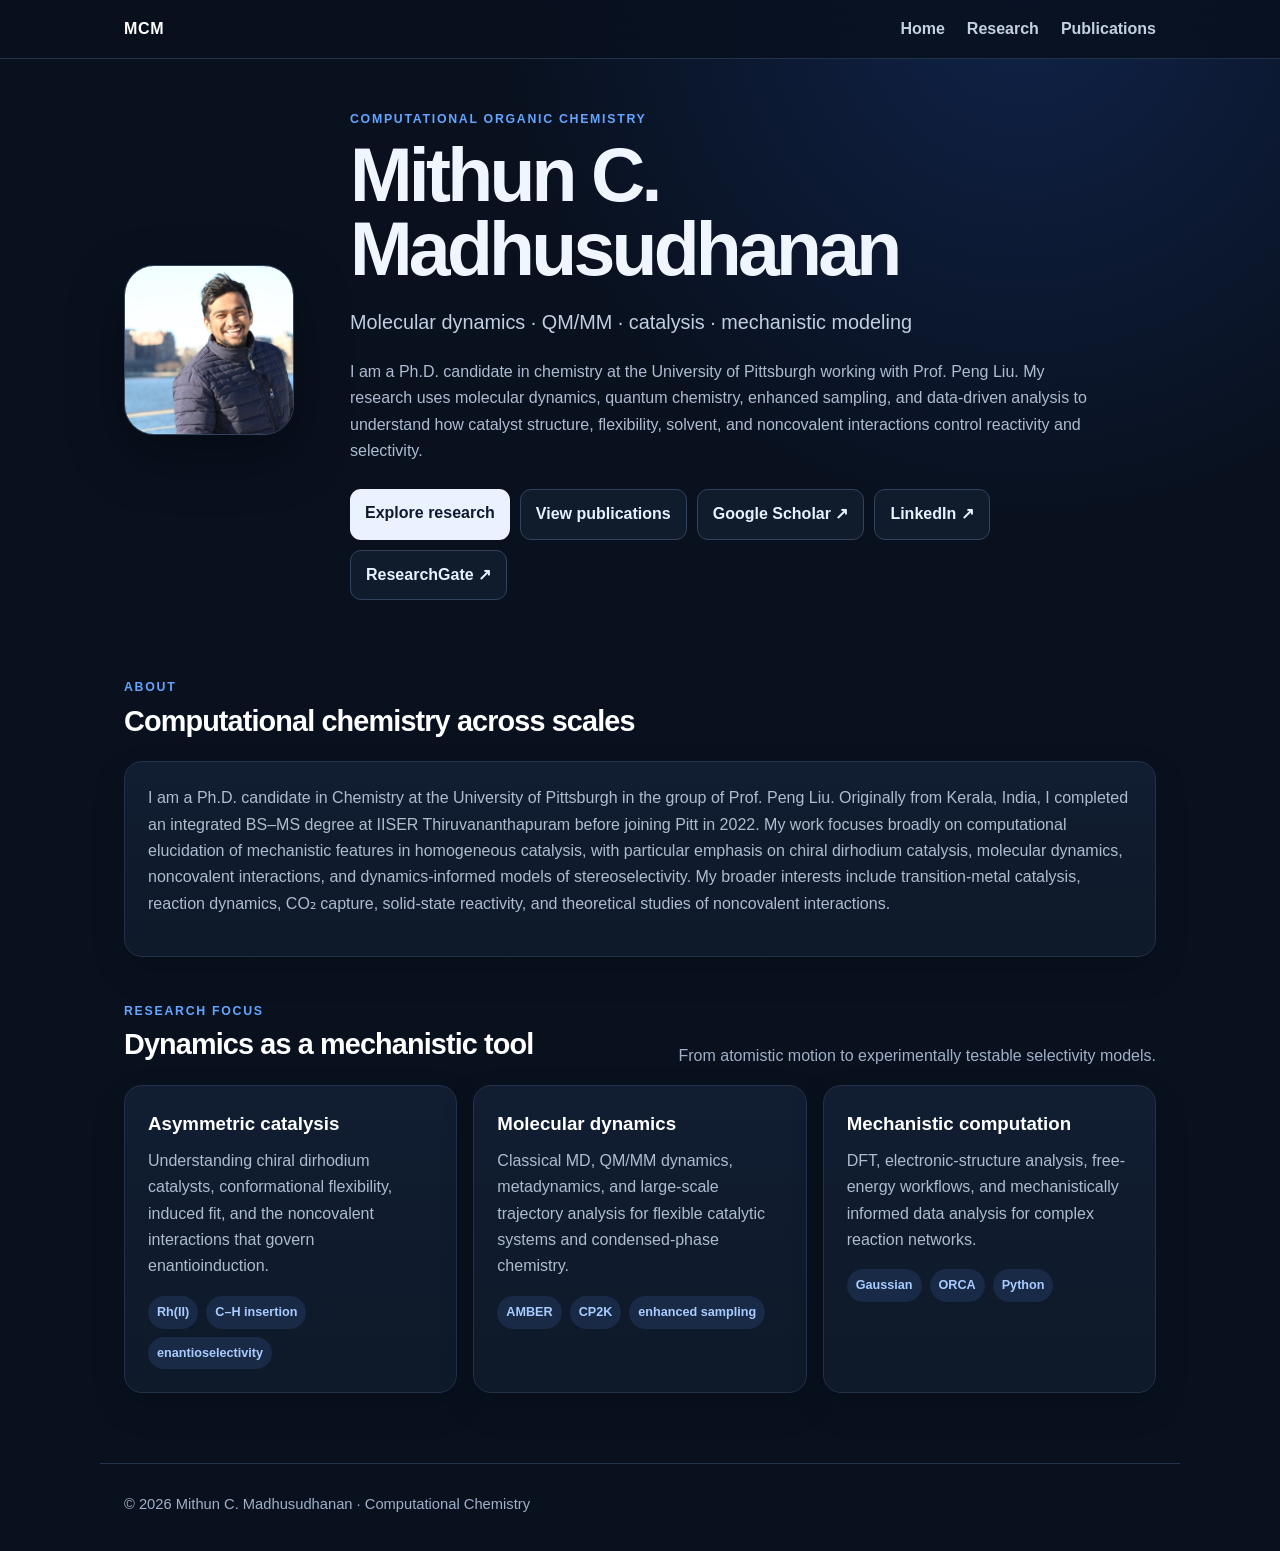
==== commit dd1d9fc5: "Update index.html" ====
--- a/index.html
+++ b/index.html
@@ -26,7 +26,7 @@
       <img class="profile-pic" src="assets/Profile_pic.jpg" alt="Mithun C. Madhusudhanan">
     </div>
     <div>
-      <div class="eyebrow">Computational & Theoretical Chemistry</div>
+      <div class="eyebrow">Computational Organic Chemistry</div>
       <h1>Mithun C.<br>Madhusudhanan</h1>
       <p class="tagline">Molecular dynamics · QM/MM · catalysis · mechanistic modeling</p>
       <p class="summary">
